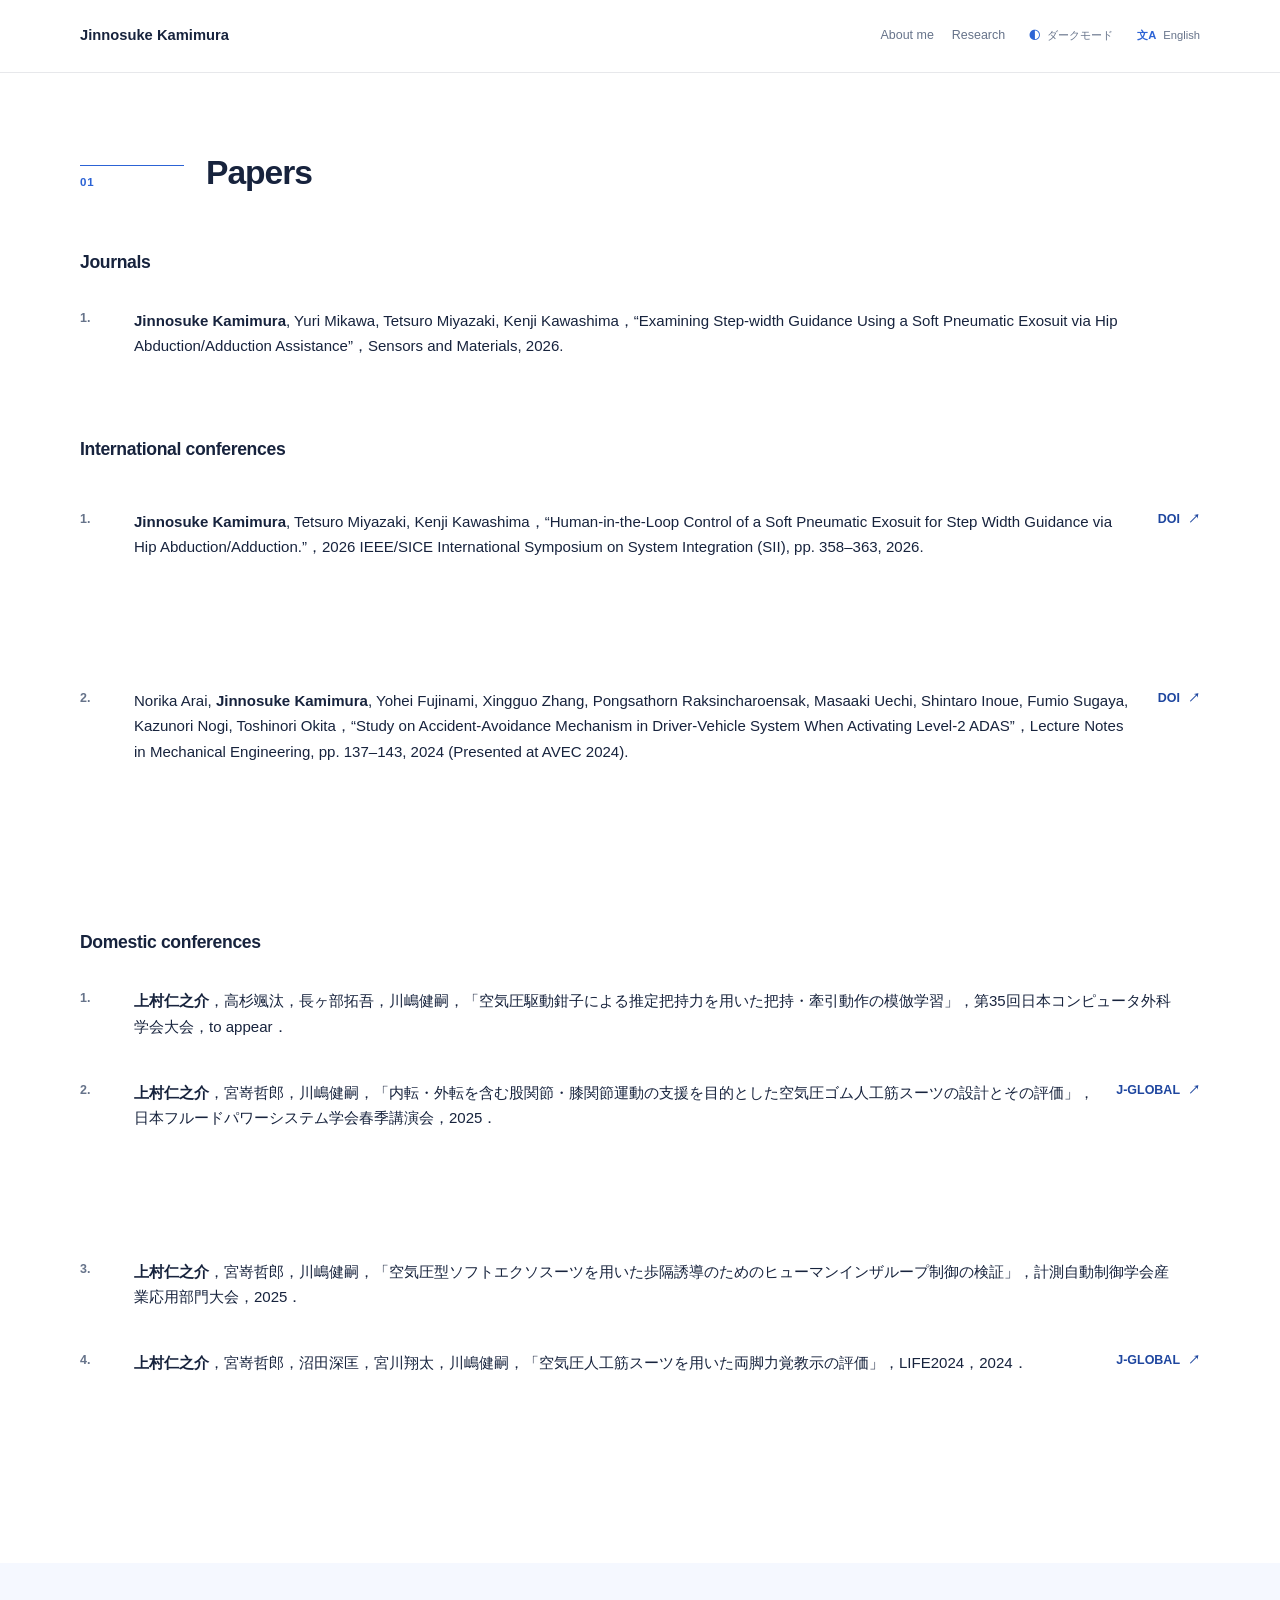
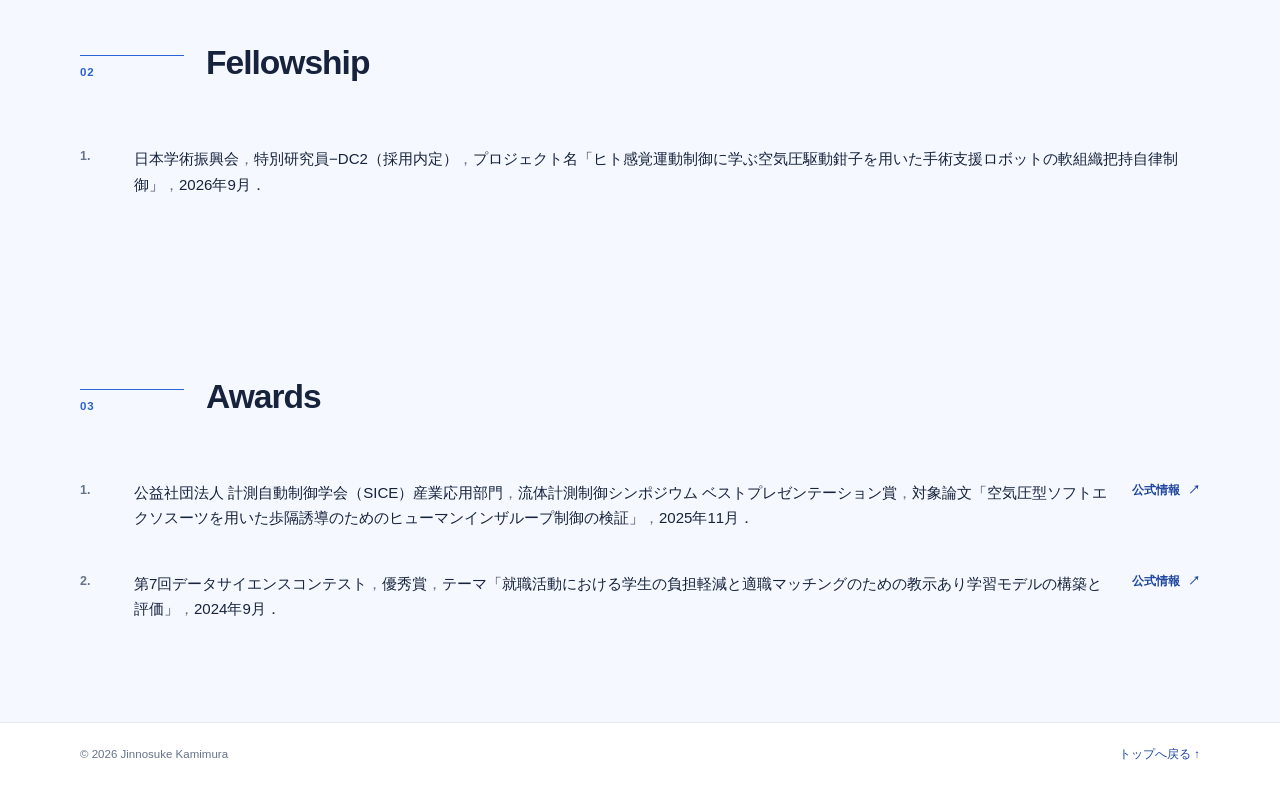
==== papers.html @ 13bfa1ba "Refine About copy" ====
<!doctype html>
<html lang="ja">
  <head>
    <meta charset="utf-8">
    <meta name="viewport" content="width=device-width, initial-scale=1">
    <meta name="color-scheme" content="light dark">
    <meta name="description" content="Jinnosuke Kamimura | Papers and Awards" data-i18n="meta.description" data-i18n-attr="content">
    <title data-i18n="meta.title">Jinnosuke Kamimura | Papers and Awards</title>
    <link rel="stylesheet" href="styles.css?v=about-me-20261005">
  </head>
  <body>
    <a class="skip-link" href="#main-content" data-i18n="skipLink">本文へ移動</a>

    <header class="site-header">
      <div class="site-header__inner container">
        <a class="brand" href="index.html#about" aria-label="Jinnosuke Kamimura のトップへ" data-i18n="brandHome" data-i18n-attr="aria-label">
          <span class="brand__name">Jinnosuke Kamimura</span>
        </a>
        <nav class="site-nav" aria-label="メインナビゲーション" data-i18n="navLabel" data-i18n-attr="aria-label">
          <a href="index.html#about" data-i18n="nav.about">About me</a>
          <a href="papers.html" data-i18n="nav.research">Research</a>
        </nav>
        <button class="theme-toggle" type="button" data-theme-toggle aria-pressed="false" aria-label="ダークテーマに切り替える">
          <span class="theme-toggle__icon" aria-hidden="true">◐</span>
          <span data-theme-label>Dark mode</span>
        </button>
        <button class="language-toggle" type="button" data-language-toggle aria-pressed="false" aria-label="英語に切り替える">
          <span class="language-toggle__icon" aria-hidden="true">文A</span>
          <span data-language-label>English</span>
        </button>
      </div>
    </header>

    <main id="main-content">
      <section id="publications" class="section-shell">
        <div class="container">
          <div class="section-heading">
            <p class="section-number">01</p>
            <div>
              <h2 data-i18n="publications.heading">Papers</h2>
            </div>
          </div>
          <section id="journals" class="publication-group">
            <h3 class="publication-group__heading" data-i18n="publications.journalsHeading">Journals</h3>
            <div class="publication-list" data-journals>
              <p class="empty-state empty-state--line">The journal list will be updated with confirmed information.</p>
            </div>
          </section>

          <section id="international-conferences" class="publication-group">
            <h3 class="publication-group__heading" data-i18n="publications.internationalHeading">International conferences</h3>
            <div class="featured-grid" data-international-conferences>
              <p class="empty-state">Selected research outputs are being prepared.</p>
            </div>
          </section>

          <section id="domestic-conferences" class="publication-group">
            <h3 class="publication-group__heading" data-i18n="publications.domesticHeading">Domestic conferences</h3>
            <div class="publication-list" data-domestic-conferences>
              <p class="empty-state empty-state--line">The domestic conference list will be updated with confirmed information.</p>
            </div>
          </section>

        </div>
      </section>

      <section id="fellowships" class="section-shell section-shell--tinted">
        <div class="container">
          <div class="section-heading">
            <p class="section-number">02</p>
            <div>
              <h2 data-i18n="fellowships.heading">Fellowship</h2>
            </div>
          </div>
          <div class="awards-grid" data-fellowships>
            <p class="empty-state">Fellowship information is being prepared.</p>
          </div>
        </div>
      </section>

      <section id="awards" class="section-shell section-shell--tinted">
        <div class="container">
          <div class="section-heading">
            <p class="section-number">03</p>
            <div>
              <h2 data-i18n="awards.heading">Awards</h2>
            </div>
          </div>
          <div class="awards-grid" data-awards>
            <p class="empty-state">Awards are being prepared.</p>
          </div>
        </div>
      </section>
    </main>

    <footer class="site-footer">
      <div class="container site-footer__inner">
        <p>© <span data-current-year>2026</span> Jinnosuke Kamimura</p>
        <a href="index.html#about"><span data-i18n="footer.backToTop">トップへ戻る</span> <span aria-hidden="true">↑</span></a>
      </div>
    </footer>

    <noscript>
      <div class="noscript-note" data-i18n="noscript">追加情報を表示するには JavaScript を有効にしてください。</div>
    </noscript>
    <script src="content.js?v=about-copy-5-20261005"></script>
    <script src="script.js?v=about-me-20261005"></script>
  </body>
</html>
---- styles.css ----
:root {
  --bg: #ffffff;
  --surface: #ffffff;
  --ink: #17233d;
  --muted: #66738a;
  --line: rgba(23, 35, 61, 0.16);
  --accent: #2c63d5;
  --accent-dark: #1e469f;
  --accent-soft: #dce7ff;
  --dark: #0b1733;
  --header-bg: rgba(255, 255, 255, 0.94);
  --header-border: rgba(23, 35, 61, 0.1);
  --focus: #6e9cf3;
  --font: "Avenir Next", "Hiragino Sans", "Yu Gothic", "Noto Sans JP", sans-serif;
  --serif: var(--font);
  --sans: var(--font);
}

* {
  box-sizing: border-box;
}

html {
  scroll-behavior: smooth;
}

body {
  margin: 0;
  color: var(--ink);
  background: var(--bg);
  font-family: var(--sans);
  font-weight: 400;
  line-height: 1.7;
}

a {
  color: inherit;
}

button,
a {
  -webkit-tap-highlight-color: transparent;
}

.container {
  width: min(1120px, calc(100% - 48px));
  margin-inline: auto;
}

.skip-link {
  position: fixed;
  top: 12px;
  left: 12px;
  z-index: 100;
  padding: 8px 14px;
  color: #fff;
  background: var(--accent-dark);
  border-radius: 8px;
  transform: translateY(-160%);
}

.skip-link:focus {
  transform: translateY(0);
}

.site-header {
  border-bottom: 1px solid var(--header-border);
  background: var(--header-bg);
}

.site-header__inner {
  display: flex;
  align-items: center;
  justify-content: space-between;
  min-height: 72px;
  gap: 24px;
}

.brand {
  flex: 0 0 auto;
  color: var(--ink);
  font-size: 0.92rem;
  font-weight: 700;
  text-decoration: none;
}

.site-nav,
.site-controls {
  display: flex;
  align-items: center;
  gap: 18px;
}

.site-nav {
  margin-left: auto;
}

.site-nav a {
  color: var(--muted);
  font-size: 0.78rem;
  text-decoration: none;
}

.site-nav a:hover,
.site-nav a:focus-visible,
.brand:hover,
.brand:focus-visible {
  color: var(--accent);
}

.theme-toggle,
.language-toggle {
  display: inline-flex;
  align-items: center;
  gap: 7px;
  padding: 5px 0;
  color: var(--muted);
  background: transparent;
  border: 0;
  cursor: pointer;
  font: inherit;
  font-size: 0.7rem;
  white-space: nowrap;
}

.theme-toggle:hover,
.theme-toggle:focus-visible,
.language-toggle:hover,
.language-toggle:focus-visible {
  color: var(--accent);
}

.theme-toggle__icon,
.language-toggle__icon {
  color: var(--accent);
  font-weight: 700;
  line-height: 1;
}

.home-layout {
  display: grid;
  grid-template-columns: minmax(180px, 0.32fr) minmax(0, 1fr);
  gap: clamp(56px, 9vw, 120px);
  align-items: start;
  min-height: calc(100vh - 72px);
  padding-top: clamp(72px, 12vh, 140px);
  padding-bottom: clamp(72px, 12vh, 140px);
}

.home-profile {
  position: sticky;
  top: 40px;
  text-align: center;
}

.profile-photo {
  display: block;
  width: 208px;
  height: auto;
  margin: 0 auto 26px;
  object-fit: contain;
  border-radius: 0;
}

.home-profile h1 {
  margin: 0;
  font-size: clamp(1.55rem, 2.5vw, 2.1rem);
  font-weight: 700;
  letter-spacing: -0.04em;
  line-height: 1.1;
}

.profile-role {
  margin: 14px 0 0;
  font-size: 0.95rem;
  font-weight: 700;
}

.profile-affiliation {
  margin: 4px 0 0;
  color: var(--muted);
  font-size: 0.8rem;
  line-height: 1.55;
}

.profile-lab {
  margin: 12px 0 0;
  font-size: 0.82rem;
  font-weight: 700;
}

.profile-lab a {
  color: var(--accent-dark);
  text-decoration: none;
}

.profile-lab a:hover,
.profile-lab a:focus-visible {
  color: var(--accent);
  text-decoration: underline;
  text-underline-offset: 4px;
}

.profile-email {
  display: flex;
  align-items: center;
  justify-content: center;
  gap: 8px;
  margin: 10px 0 0;
  color: var(--muted);
  font-size: 0.76rem;
  line-height: 1.5;
  overflow-wrap: anywhere;
}

.profile-email__icon {
  flex: 0 0 auto;
  width: 17px;
  height: 17px;
  color: var(--accent);
}

.profile-links {
  display: flex;
  justify-content: center;
  margin-top: 24px;
}

.button,
.text-link,
.inline-link {
  display: inline-flex;
  align-items: center;
  gap: 8px;
  color: var(--accent-dark);
  font-size: 0.78rem;
  font-weight: 700;
  text-decoration: none;
}

.button:hover,
.button:focus-visible,
.text-link:hover,
.text-link:focus-visible,
.inline-link:hover,
.inline-link:focus-visible {
  color: var(--accent);
  text-decoration: underline;
  text-underline-offset: 4px;
}

.home-content {
  max-width: 720px;
}

.home-section {
  padding: 0 0 46px;
}

.home-section + .home-section {
  padding-top: 46px;
  border-top: 1px solid var(--line);
}

.home-section h2,
.section-heading h2 {
  margin: 0;
  font-size: clamp(1.35rem, 2.4vw, 1.75rem);
  font-weight: 700;
  letter-spacing: -0.03em;
  line-height: 1.2;
}

.about-copy,
.section-copy {
  max-width: 680px;
  margin: 18px 0 0;
  color: var(--muted);
  font-size: 1rem;
}

.research-list,
.theme-grid,
.featured-grid,
.awards-grid {
  display: block;
  margin-top: 24px;
}

.theme-card,
.publication-card,
.award-card,
.project-card {
  min-height: 0;
  padding: 20px 0;
  background: transparent;
  border: 0;
  border-radius: 0;
  box-shadow: none;
}

.theme-card:last-child,
.publication-card:last-child,
.award-card:last-child,
.project-card:last-child {
  border-bottom: 0;
}

.theme-card {
  display: grid;
  grid-template-columns: 44px minmax(0, 1fr);
  gap: 18px;
  align-items: baseline;
}

.theme-card__index,
.section-number,
.publication-card__year,
.award-card__year,
.timeline-item__period {
  color: var(--accent);
  font-size: 0.72rem;
  font-weight: 700;
  letter-spacing: 0.08em;
}

.theme-card__index {
  margin: 0;
}

.theme-card__title,
.award-card__title,
.timeline-item__body h3 {
  margin: 0;
  font-size: 1rem;
  font-weight: 700;
  line-height: 1.4;
}

.theme-card__description,
.award-card__subtitle,
.award-card__issuer,
.award-card__detail,
.timeline-item__body p {
  margin: 6px 0 0;
  color: var(--muted);
  font-size: 0.86rem;
  font-weight: 400;
  line-height: 1.55;
}

.timeline {
  margin-top: 24px;
  border-top: 1px solid var(--line);
}

.timeline-item {
  display: grid;
  grid-template-columns: 104px minmax(0, 1fr);
  gap: 22px;
  padding: 20px 0;
  border-bottom: 0;
}

.timeline-item__period {
  padding-top: 3px;
}

.timeline-item__body p {
  margin-top: 4px;
}

.timeline-item__detail {
  color: var(--accent) !important;
}

.empty-state {
  margin: 0;
  padding: 20px 0;
  color: var(--muted);
  border-top: 1px solid var(--line);
  border-bottom: 1px solid var(--line);
  font-size: 0.86rem;
}

.empty-state--line {
  background: transparent;
}

/* The papers page uses the same text-first row layout as the home page. */
.section-shell {
  padding: 80px 0;
}

.section-shell--tinted {
  background: color-mix(in srgb, var(--accent-soft) 28%, var(--bg));
}

.section-heading {
  display: grid;
  grid-template-columns: 104px minmax(0, 1fr);
  gap: 22px;
  align-items: start;
  margin-bottom: 32px;
}

.section-heading .section-number {
  padding-top: 7px;
  border-top: 1px solid currentColor;
}

.section-heading h2 {
  font-size: clamp(1.55rem, 3vw, 2.1rem);
}

.section-heading h2 + p {
  max-width: 620px;
  margin: 12px 0 0;
  color: var(--muted);
  font-size: 0.9rem;
}

.publication-group {
  margin-top: 44px;
}

.publication-group + .publication-group {
  margin-top: 56px;
}

.publication-group__heading {
  margin: 0 0 10px;
  color: var(--ink);
  font-size: 1.1rem;
  font-weight: 700;
  letter-spacing: -0.02em;
}

.publication-list,
.featured-grid {
  counter-reset: publication;
}

.awards-grid {
  counter-reset: recognition;
}

.publication-card,
.award-card,
.project-card {
  display: grid;
  grid-template-columns: 32px minmax(0, 1fr) max-content;
  gap: 22px;
  align-items: start;
}

.publication-card {
  counter-increment: publication;
}

.publication-card::before {
  grid-column: 1;
  grid-row: 1;
  display: block;
  color: var(--muted);
  content: counter(publication) ".";
  font-size: 0.78rem;
  font-weight: 700;
}

.publication-card__reference {
  grid-column: 2;
  margin: 0;
  color: var(--ink);
  font-size: 0.94rem;
  line-height: 1.7;
}

.publication-card__authors,
.publication-card__title,
.publication-card__citation {
  display: inline;
}

.publication-card__title {
  color: var(--ink);
  font-weight: 400;
}

.publication-card__citation {
  color: var(--ink);
}

.publication-card__authors strong {
  color: var(--ink);
  font-weight: 700;
}

.award-card {
  counter-increment: recognition;
}

.award-card::before {
  grid-column: 1;
  grid-row: 1;
  display: block;
  color: var(--muted);
  content: counter(recognition) ".";
  font-size: 0.78rem;
  font-weight: 700;
}

.award-reference {
  grid-column: 2;
  margin: 0;
  color: var(--muted);
  font-size: 0.94rem;
  line-height: 1.7;
}

.award-reference__issuer,
.award-reference__title {
  color: var(--ink);
}

.award-reference__issuer {
  font-weight: 400;
}

.award-reference__detail,
.award-reference__label,
.award-reference__year {
  color: var(--ink);
}

.card-links {
  display: flex;
  flex-wrap: wrap;
  grid-column: 3;
  grid-row: 1 / span 5;
  gap: 14px;
  justify-content: flex-end;
}

.award-card > .text-link {
  grid-column: 3;
  grid-row: 1;
  justify-self: end;
}

.project-card__type {
  grid-column: 1;
  color: var(--accent);
  font-size: 0.72rem;
  font-weight: 700;
}

.project-card__title,
.project-card__summary {
  grid-column: 2;
}

.project-card > .text-link {
  grid-column: 3;
  justify-self: end;
}

.site-footer {
  color: var(--muted);
  border-top: 1px solid var(--header-border);
}

.site-footer__inner {
  display: flex;
  justify-content: space-between;
  gap: 20px;
  padding: 22px 0 28px;
  font-size: 0.72rem;
}

.site-footer p {
  margin: 0;
}

.site-footer a {
  color: var(--accent-dark);
  text-decoration: none;
}

.noscript-note {
  padding: 12px 20px;
  color: #fff;
  background: var(--accent-dark);
  text-align: center;
  font-size: 0.78rem;
}

:focus-visible {
  outline: 3px solid var(--focus);
  outline-offset: 4px;
}

:root[data-theme="dark"] {
  --bg: #0a1226;
  --surface: #101c35;
  --ink: #edf3ff;
  --muted: #a8b6d0;
  --line: rgba(220, 230, 255, 0.16);
  --accent: #75a2f3;
  --accent-dark: #9dbfff;
  --accent-soft: #1e3157;
  --dark: #071225;
  --header-bg: rgba(10, 18, 38, 0.94);
  --header-border: rgba(220, 230, 255, 0.1);
  --focus: #a9c6ff;
}

@media (prefers-color-scheme: dark) {
  :root:not([data-theme="light"]) {
    --bg: #0a1226;
    --surface: #101c35;
    --ink: #edf3ff;
    --muted: #a8b6d0;
    --line: rgba(220, 230, 255, 0.16);
    --accent: #75a2f3;
    --accent-dark: #9dbfff;
    --accent-soft: #1e3157;
    --dark: #071225;
    --header-bg: rgba(10, 18, 38, 0.94);
    --header-border: rgba(220, 230, 255, 0.1);
    --focus: #a9c6ff;
  }
}

@media (max-width: 900px) {
  .site-header__inner {
    flex-wrap: wrap;
    padding: 16px 0;
  }

  .site-nav {
    order: 3;
    width: 100%;
    justify-content: flex-start;
  }

  .home-layout {
    gap: 56px;
  }
}

@media (max-width: 640px) {
  .container {
    width: min(100% - 32px, 1120px);
  }

  .site-controls {
    gap: 12px;
  }

  .home-layout {
    grid-template-columns: 1fr;
    gap: 56px;
    min-height: 0;
    padding-top: 64px;
    padding-bottom: 72px;
  }

  .home-profile {
    position: static;
    text-align: left;
  }

  .profile-photo {
    margin-left: 0;
  }

  .profile-links {
    justify-content: flex-start;
  }

  .home-section {
    padding-bottom: 36px;
  }

  .home-section + .home-section {
    padding-top: 36px;
  }

  .timeline-item,
  .section-heading,
  .project-card {
    grid-template-columns: 74px minmax(0, 1fr);
    gap: 14px;
  }

  .award-card {
    grid-template-columns: 24px minmax(0, 1fr);
    gap: 12px;
  }

  .publication-card {
    grid-template-columns: 24px minmax(0, 1fr);
    gap: 12px;
  }

  .section-heading {
    margin-bottom: 24px;
  }

  .card-links,
  .award-card > .text-link,
  .project-card > .text-link {
    grid-column: 2;
    grid-row: auto;
    justify-content: flex-start;
    justify-self: start;
    margin-top: 12px;
  }

  .site-footer__inner {
    align-items: flex-start;
    flex-direction: column;
  }
}

@media (prefers-reduced-motion: reduce) {
  html {
    scroll-behavior: auto;
  }
}
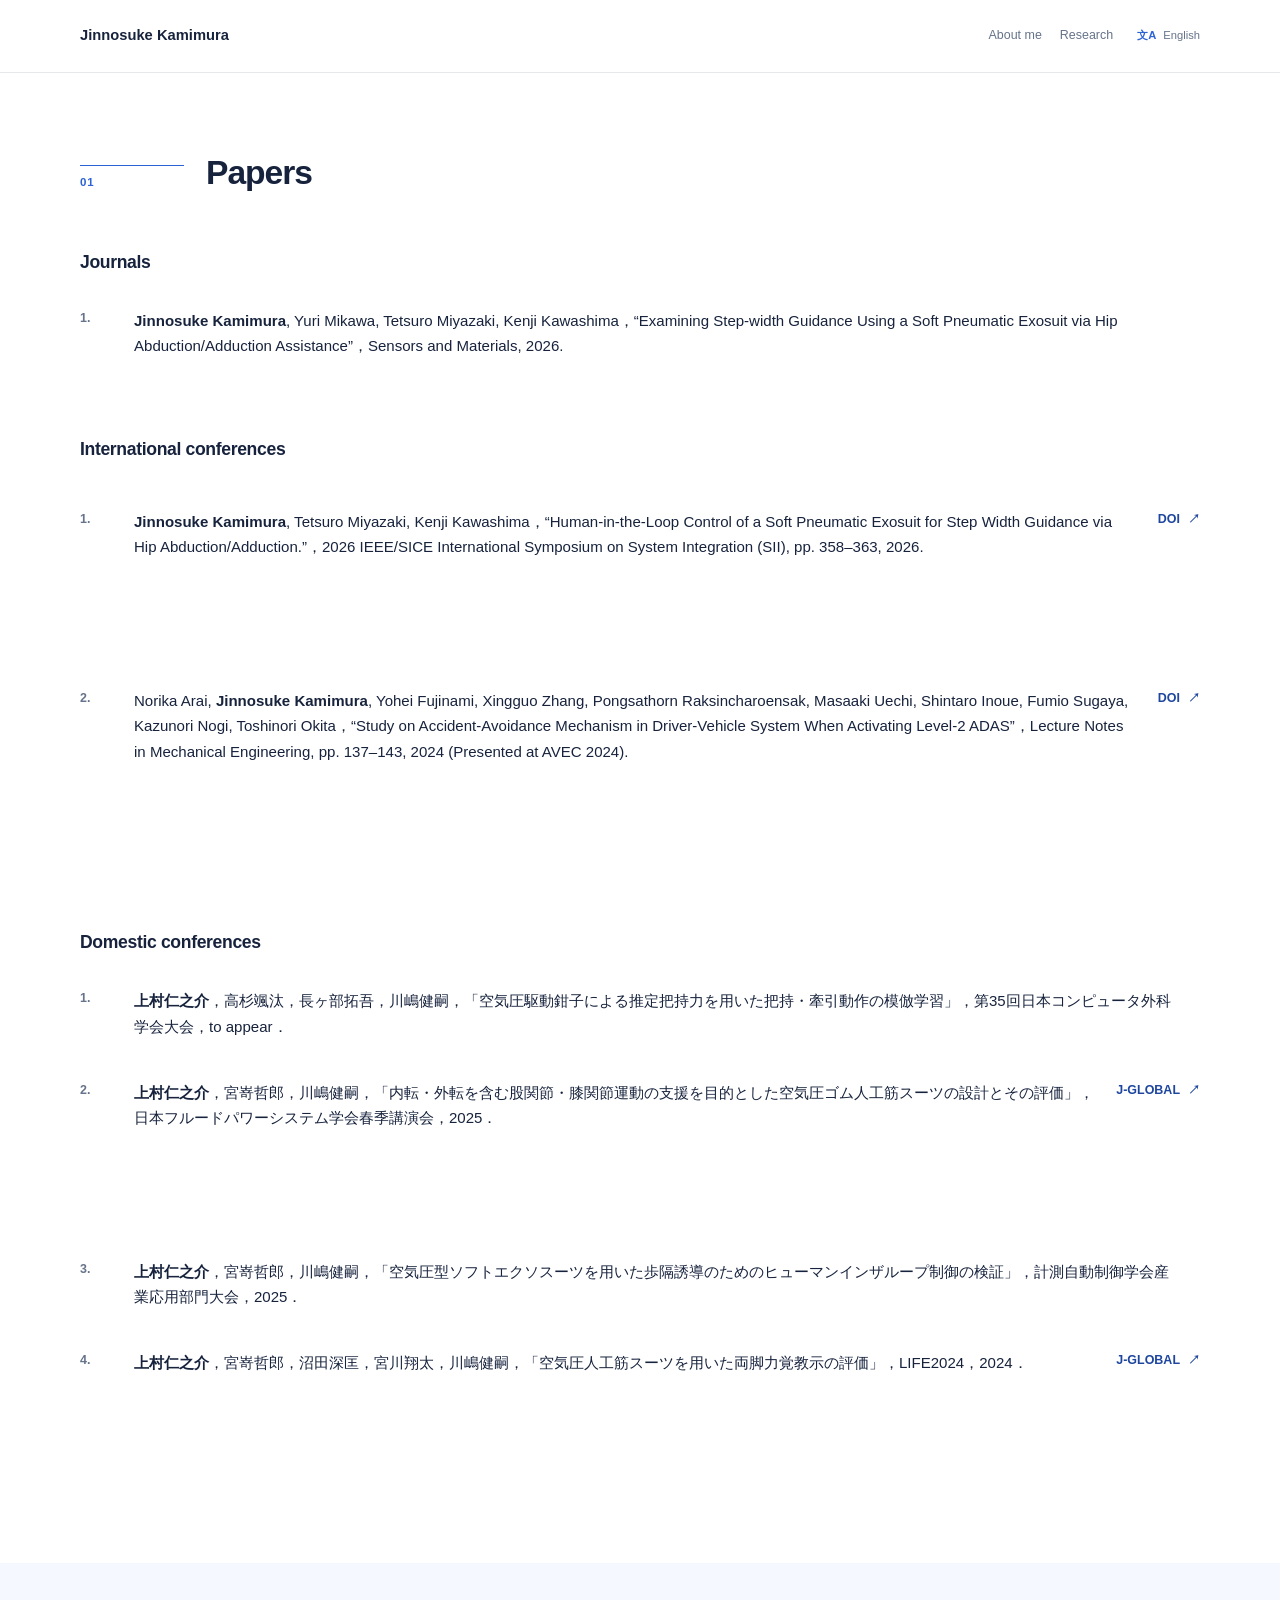
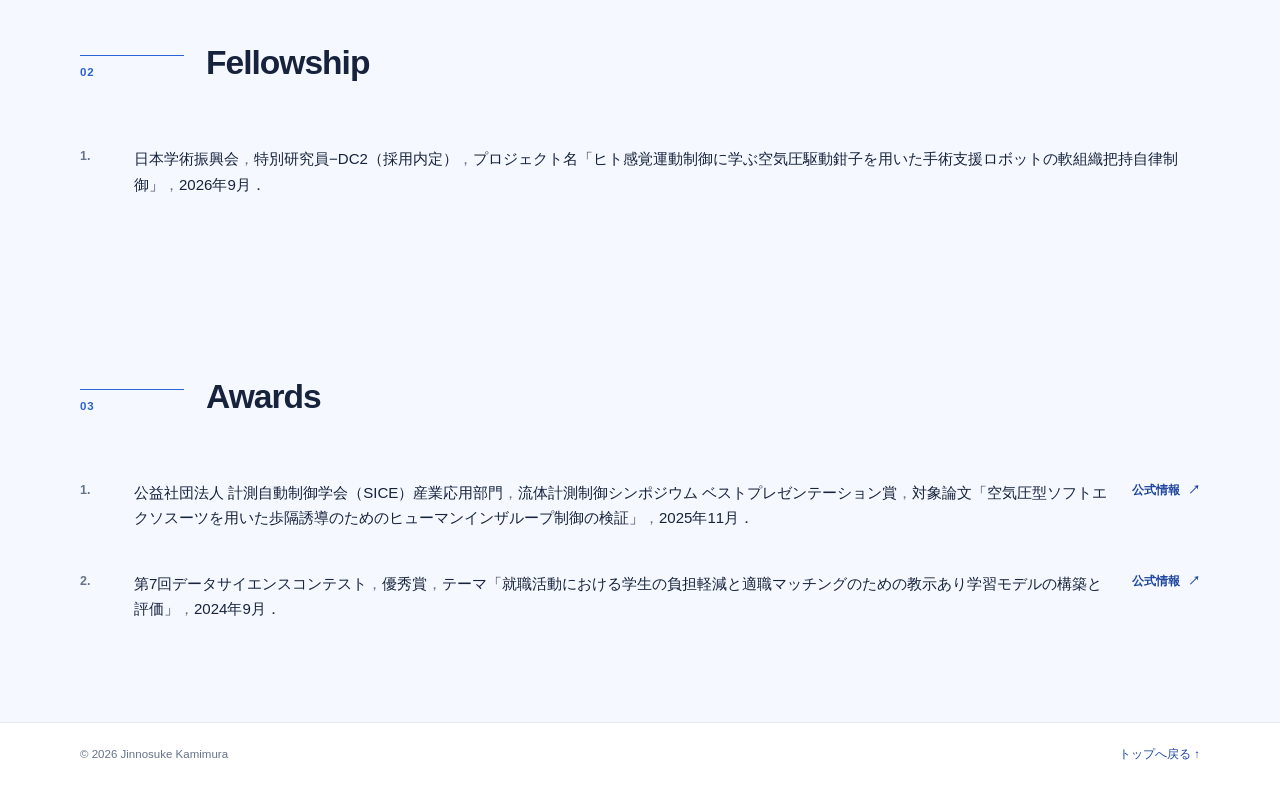
==== commit ec71ddd0: "Follow device color scheme automatically" ====
--- a/papers.html
+++ b/papers.html
@@ -20,10 +20,6 @@
           <a href="index.html#about" data-i18n="nav.about">About me</a>
           <a href="papers.html" data-i18n="nav.research">Research</a>
         </nav>
-        <button class="theme-toggle" type="button" data-theme-toggle aria-pressed="false" aria-label="ダークテーマに切り替える">
-          <span class="theme-toggle__icon" aria-hidden="true">◐</span>
-          <span data-theme-label>Dark mode</span>
-        </button>
         <button class="language-toggle" type="button" data-language-toggle aria-pressed="false" aria-label="英語に切り替える">
           <span class="language-toggle__icon" aria-hidden="true">文A</span>
           <span data-language-label>English</span>
--- a/styles.css
+++ b/styles.css
@@ -108,7 +108,6 @@
   color: var(--accent);
 }
 
-.theme-toggle,
 .language-toggle {
   display: inline-flex;
   align-items: center;
@@ -123,14 +122,11 @@
   white-space: nowrap;
 }
 
-.theme-toggle:hover,
-.theme-toggle:focus-visible,
 .language-toggle:hover,
 .language-toggle:focus-visible {
   color: var(--accent);
 }
 
-.theme-toggle__icon,
 .language-toggle__icon {
   color: var(--accent);
   font-weight: 700;
@@ -600,23 +596,8 @@
   outline-offset: 4px;
 }
 
-:root[data-theme="dark"] {
-  --bg: #0a1226;
-  --surface: #101c35;
-  --ink: #edf3ff;
-  --muted: #a8b6d0;
-  --line: rgba(220, 230, 255, 0.16);
-  --accent: #75a2f3;
-  --accent-dark: #9dbfff;
-  --accent-soft: #1e3157;
-  --dark: #071225;
-  --header-bg: rgba(10, 18, 38, 0.94);
-  --header-border: rgba(220, 230, 255, 0.1);
-  --focus: #a9c6ff;
-}
-
 @media (prefers-color-scheme: dark) {
-  :root:not([data-theme="light"]) {
+  :root {
     --bg: #0a1226;
     --surface: #101c35;
     --ink: #edf3ff;
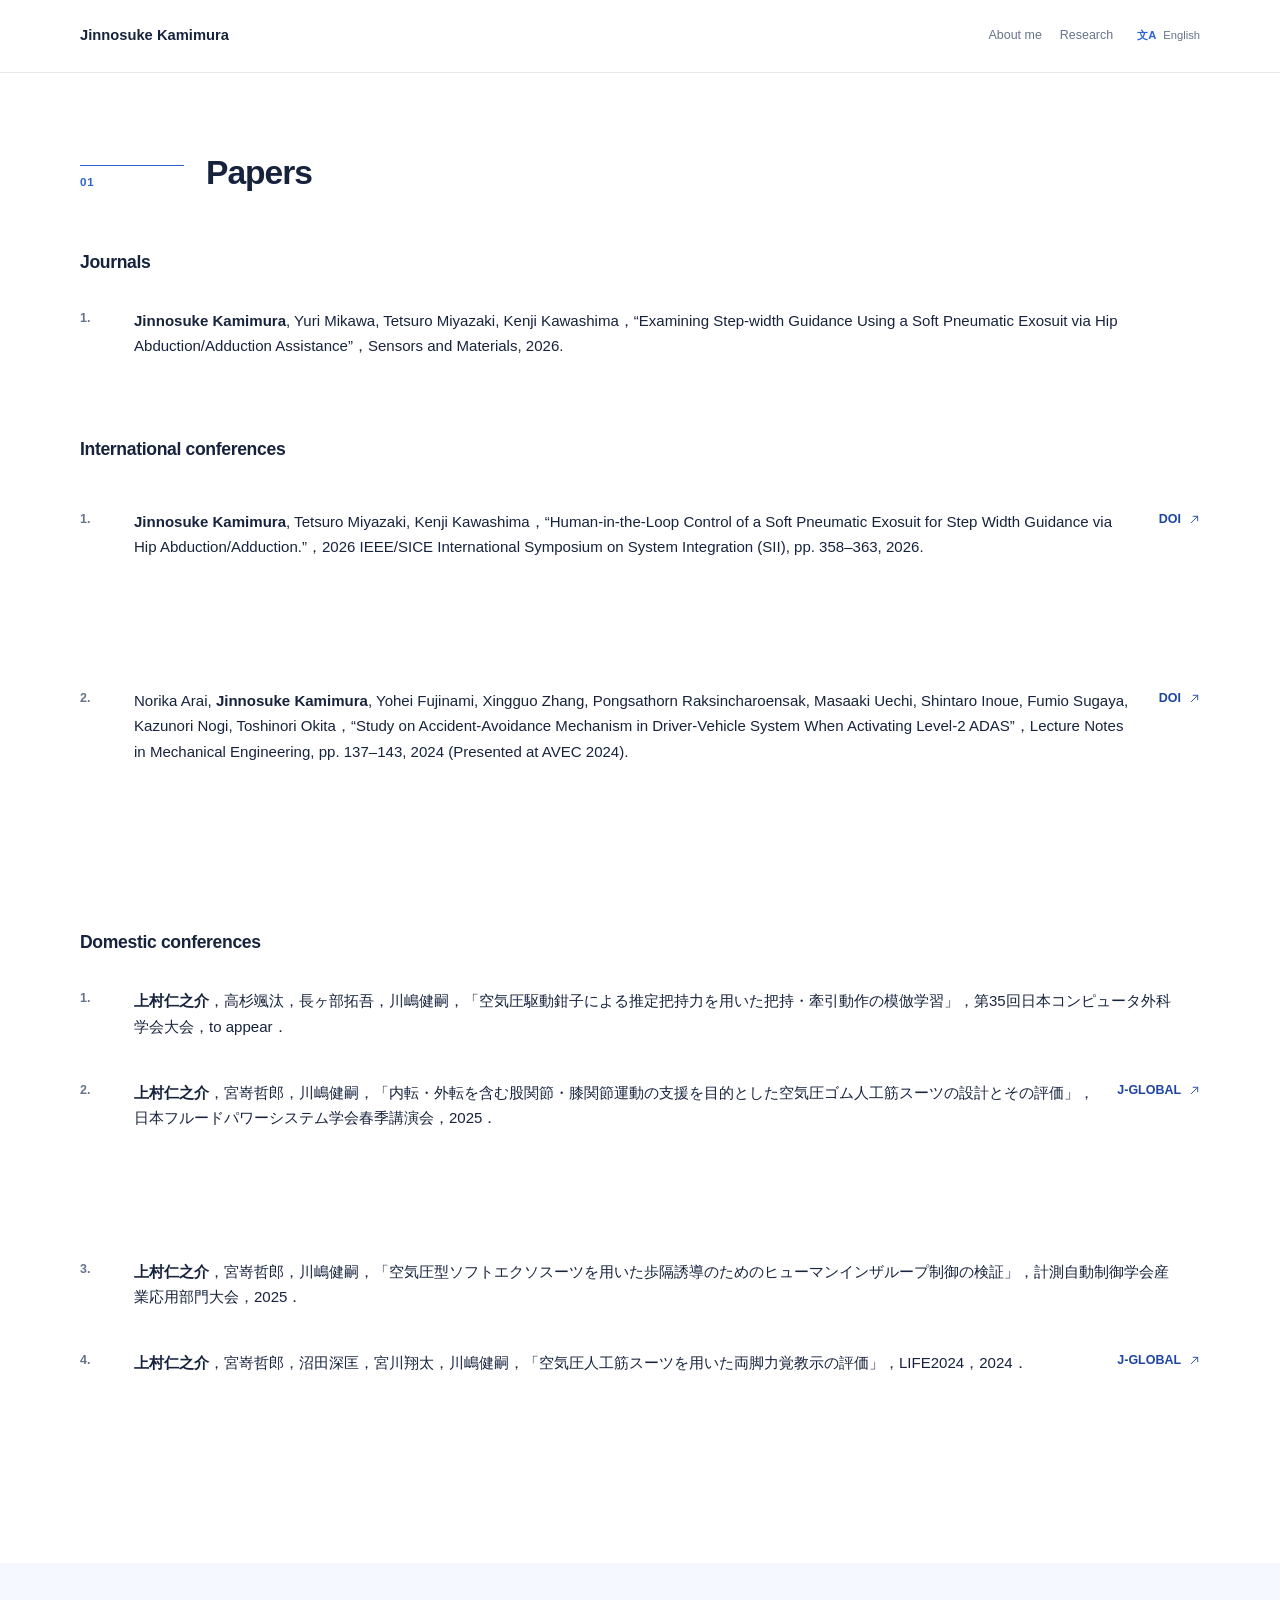
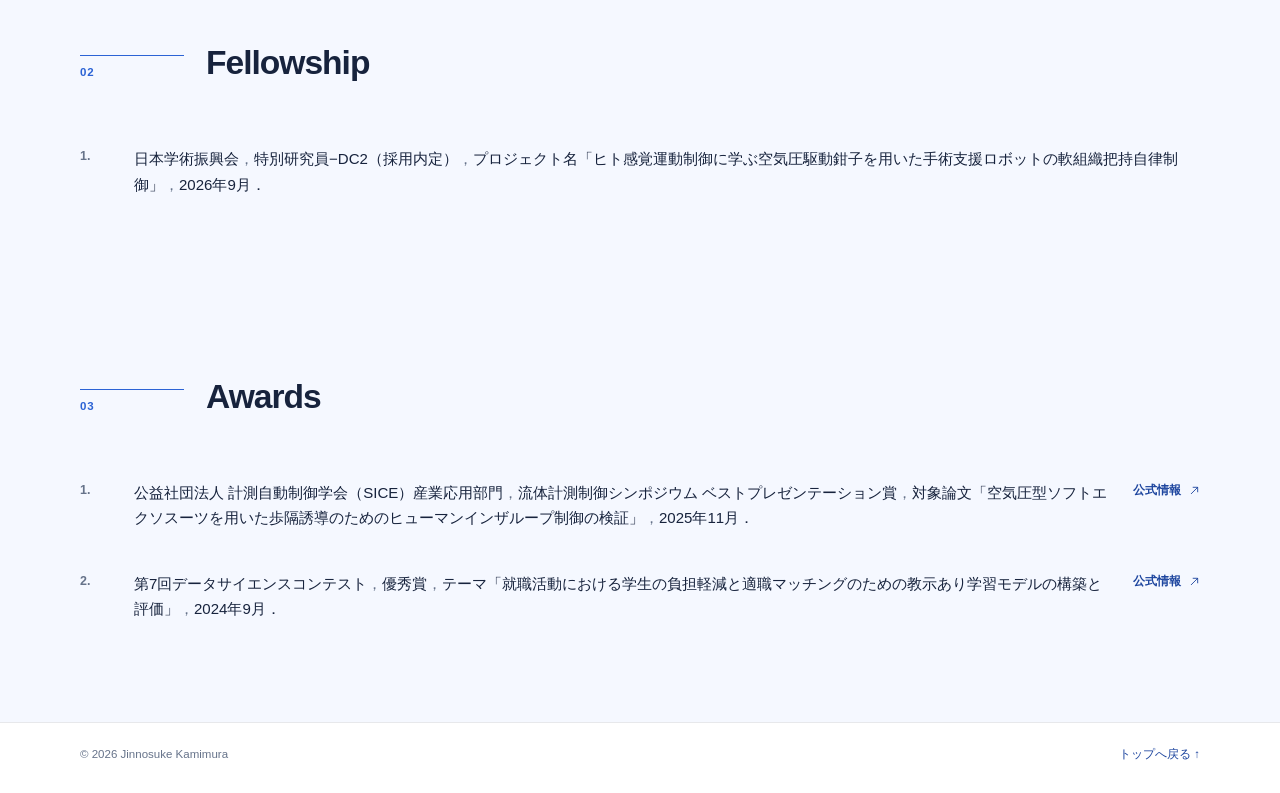
==== commit af5fd361: "Bust cached site assets" ====
--- a/papers.html
+++ b/papers.html
@@ -6,7 +6,7 @@
     <meta name="color-scheme" content="light dark">
     <meta name="description" content="Jinnosuke Kamimura | Papers and Awards" data-i18n="meta.description" data-i18n-attr="content">
     <title data-i18n="meta.title">Jinnosuke Kamimura | Papers and Awards</title>
-    <link rel="stylesheet" href="styles.css?v=about-me-20261005">
+    <link rel="stylesheet" href="styles.css?v=external-link-icon-20261005">
   </head>
   <body>
     <a class="skip-link" href="#main-content" data-i18n="skipLink">本文へ移動</a>
@@ -100,6 +100,6 @@
       <div class="noscript-note" data-i18n="noscript">追加情報を表示するには JavaScript を有効にしてください。</div>
     </noscript>
     <script src="content.js?v=about-copy-5-20261005"></script>
-    <script src="script.js?v=about-me-20261005"></script>
+    <script src="script.js?v=external-link-icon-20261005"></script>
   </body>
 </html>
--- a/styles.css
+++ b/styles.css
@@ -245,6 +245,13 @@
   text-underline-offset: 4px;
 }
 
+.link-arrow {
+  display: inline-block;
+  width: 0.88em;
+  height: 0.88em;
+  flex: 0 0 0.88em;
+}
+
 .home-content {
   max-width: 720px;
 }
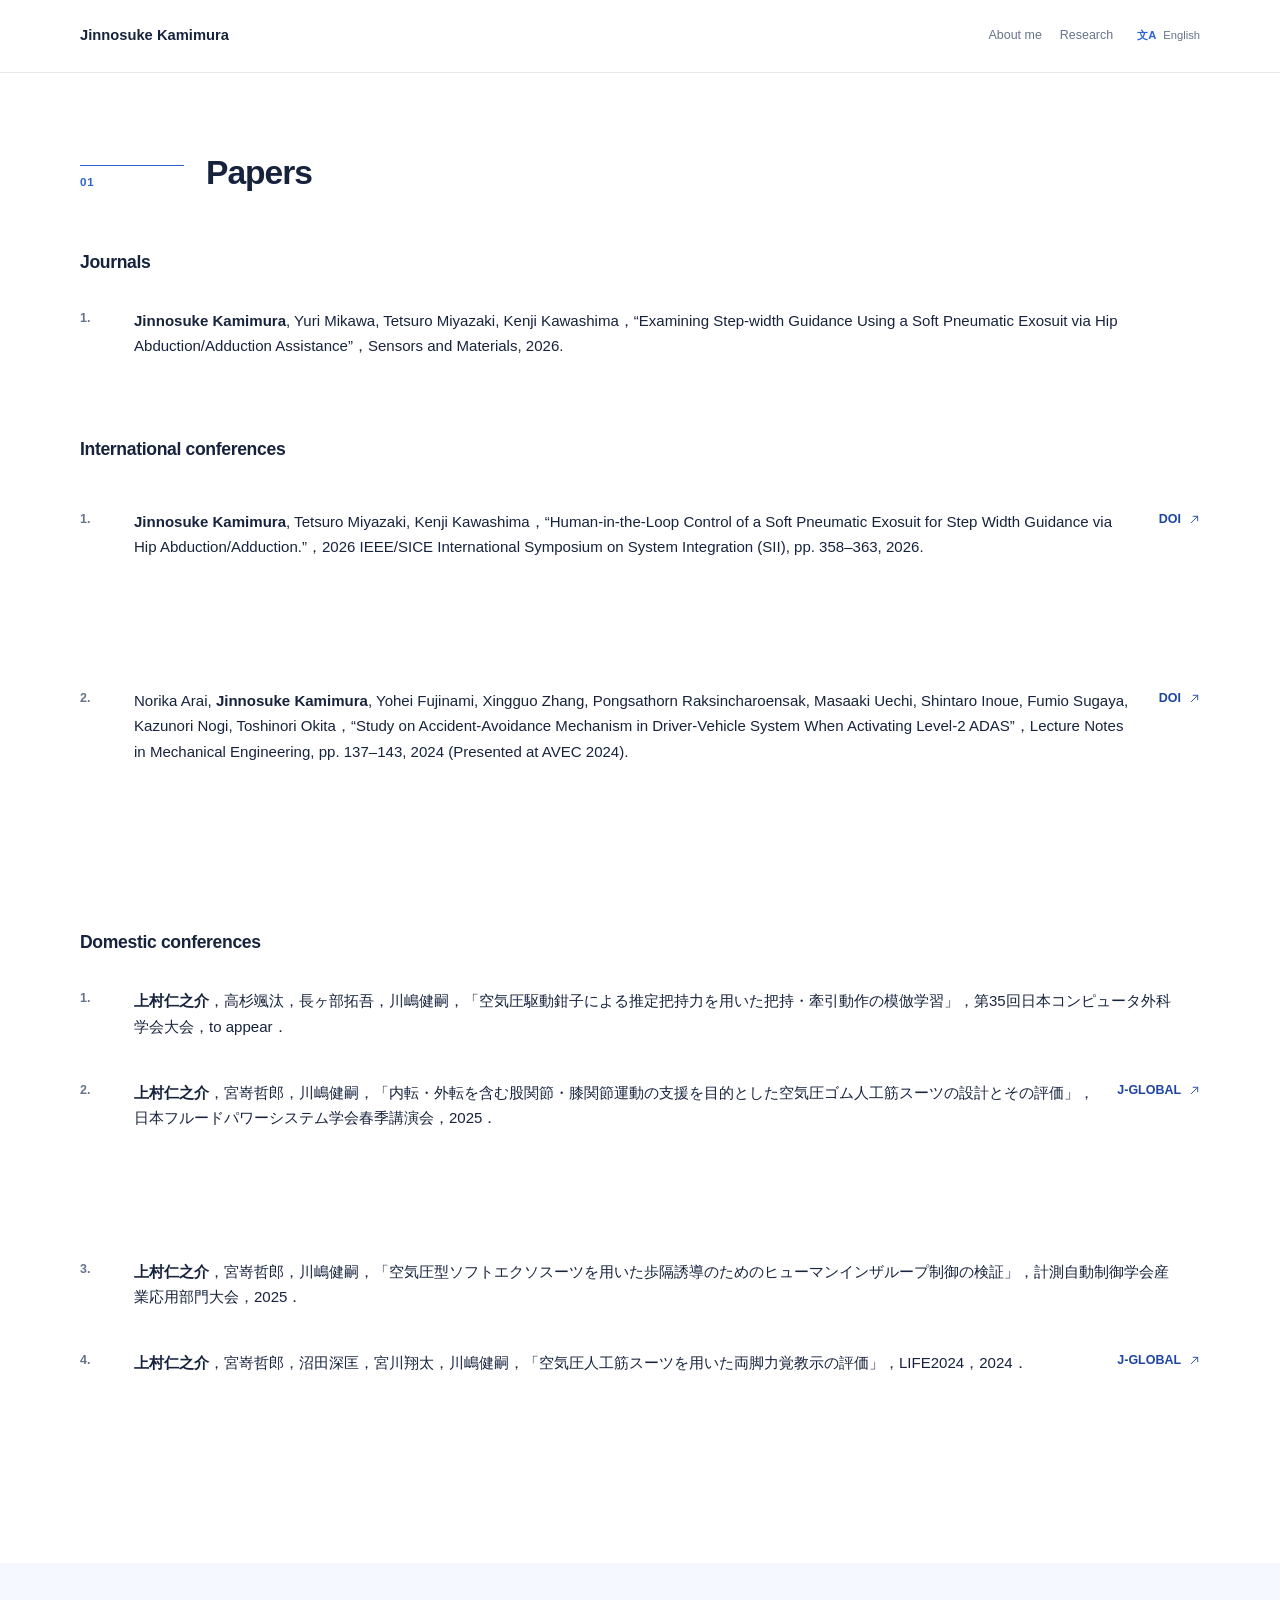
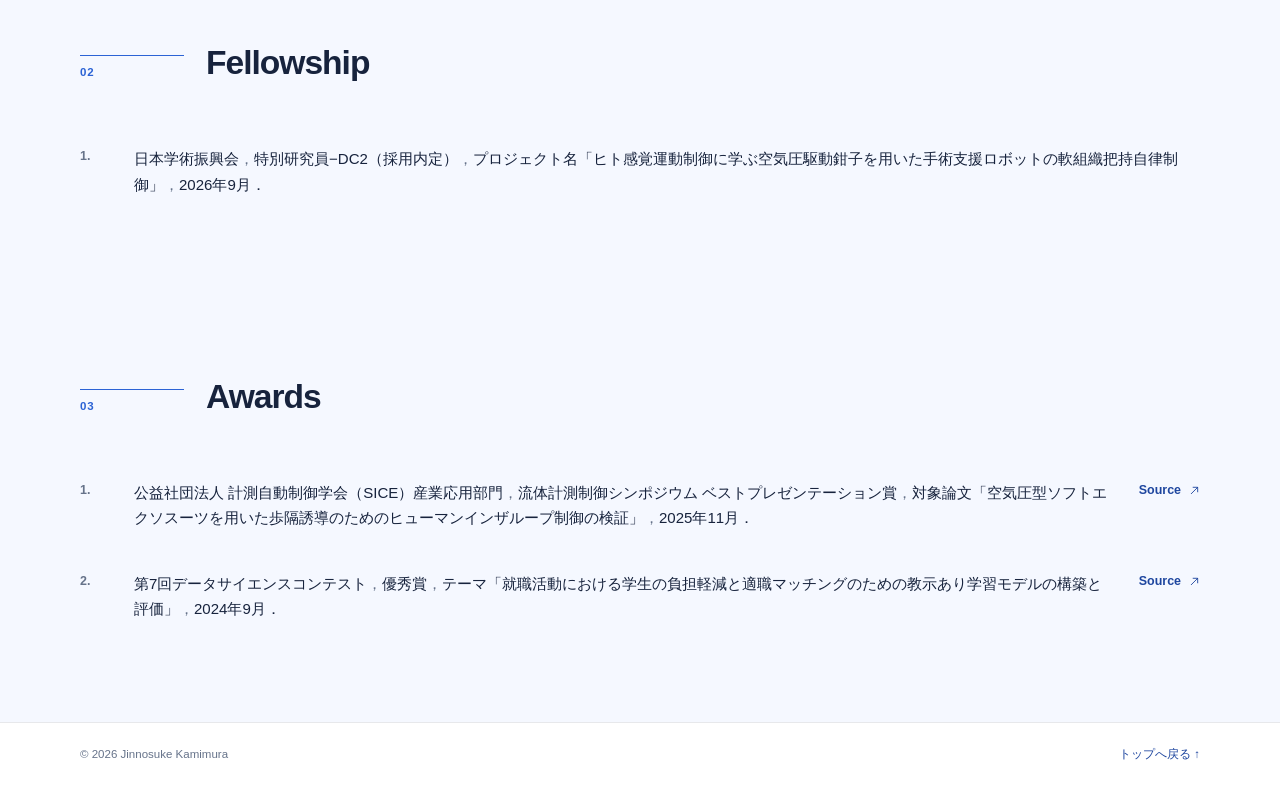
==== commit 5f864cac: "Use Source label and disable phone detection" ====
--- a/papers.html
+++ b/papers.html
@@ -4,6 +4,7 @@
     <meta charset="utf-8">
     <meta name="viewport" content="width=device-width, initial-scale=1">
     <meta name="color-scheme" content="light dark">
+    <meta name="format-detection" content="telephone=no">
     <meta name="description" content="Jinnosuke Kamimura | Papers and Awards" data-i18n="meta.description" data-i18n-attr="content">
     <title data-i18n="meta.title">Jinnosuke Kamimura | Papers and Awards</title>
     <link rel="stylesheet" href="styles.css?v=external-link-icon-20261005">
@@ -99,7 +100,7 @@
     <noscript>
       <div class="noscript-note" data-i18n="noscript">追加情報を表示するには JavaScript を有効にしてください。</div>
     </noscript>
-    <script src="content.js?v=about-copy-5-20261005"></script>
+    <script src="content.js?v=source-label-20261005"></script>
     <script src="script.js?v=external-link-icon-20261005"></script>
   </body>
 </html>
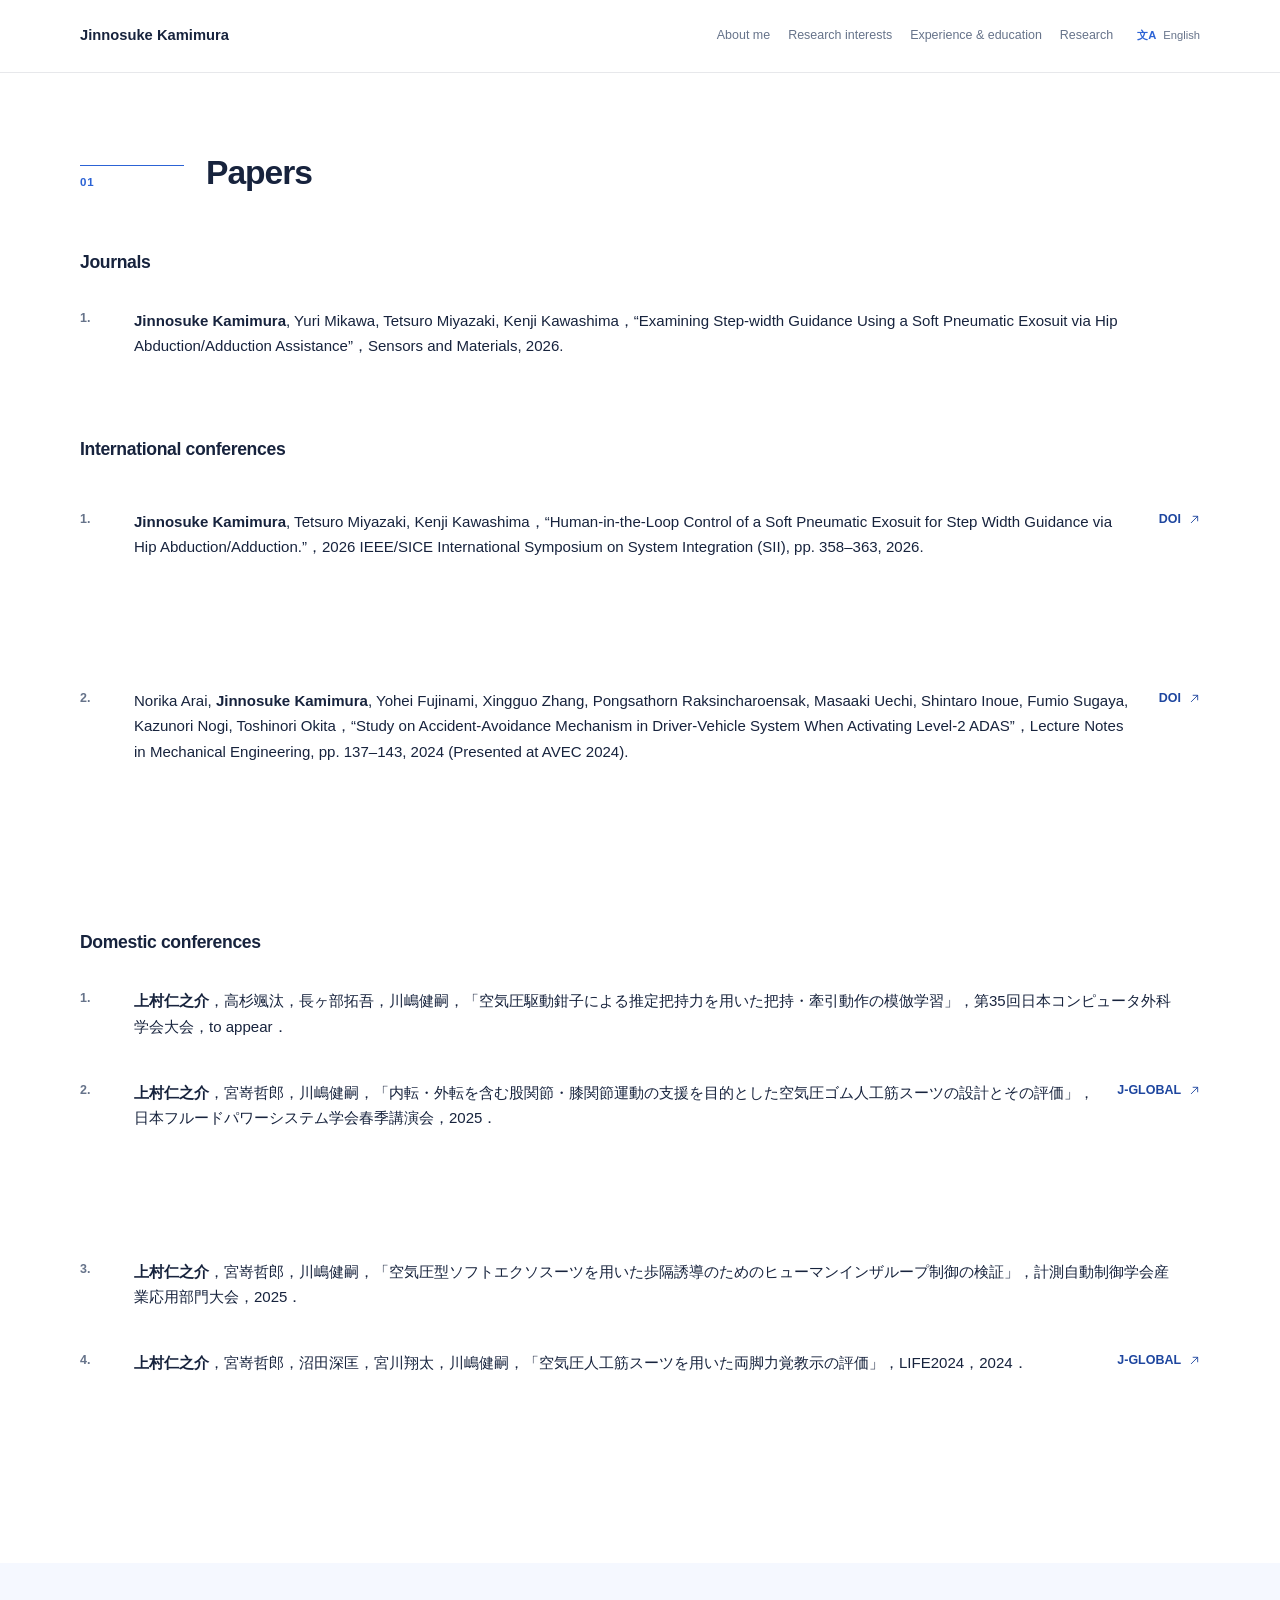
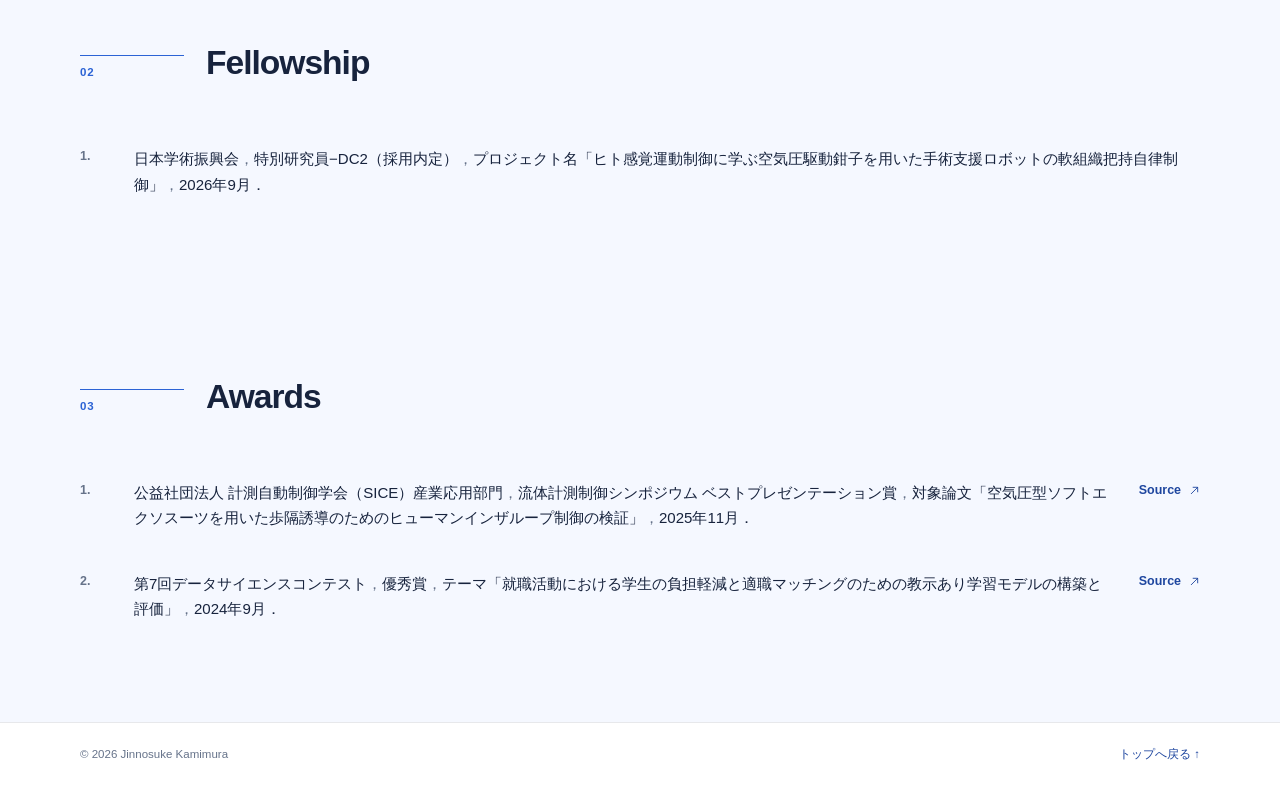
==== commit c72095aa: "Align homepage navigation with sections" ====
--- a/papers.html
+++ b/papers.html
@@ -19,6 +19,8 @@
         </a>
         <nav class="site-nav" aria-label="メインナビゲーション" data-i18n="navLabel" data-i18n-attr="aria-label">
           <a href="index.html#about" data-i18n="nav.about">About me</a>
+          <a href="index.html#research" data-i18n="nav.researchInterests">Research interests</a>
+          <a href="index.html#experience" data-i18n="nav.experience">Experience &amp; education</a>
           <a href="papers.html" data-i18n="nav.research">Research</a>
         </nav>
         <button class="language-toggle" type="button" data-language-toggle aria-pressed="false" aria-label="英語に切り替える">
@@ -100,7 +102,7 @@
     <noscript>
       <div class="noscript-note" data-i18n="noscript">追加情報を表示するには JavaScript を有効にしてください。</div>
     </noscript>
-    <script src="content.js?v=source-label-20261005"></script>
+    <script src="content.js?v=nav-sequence-20261025"></script>
     <script src="script.js?v=external-link-icon-20261005"></script>
   </body>
 </html>
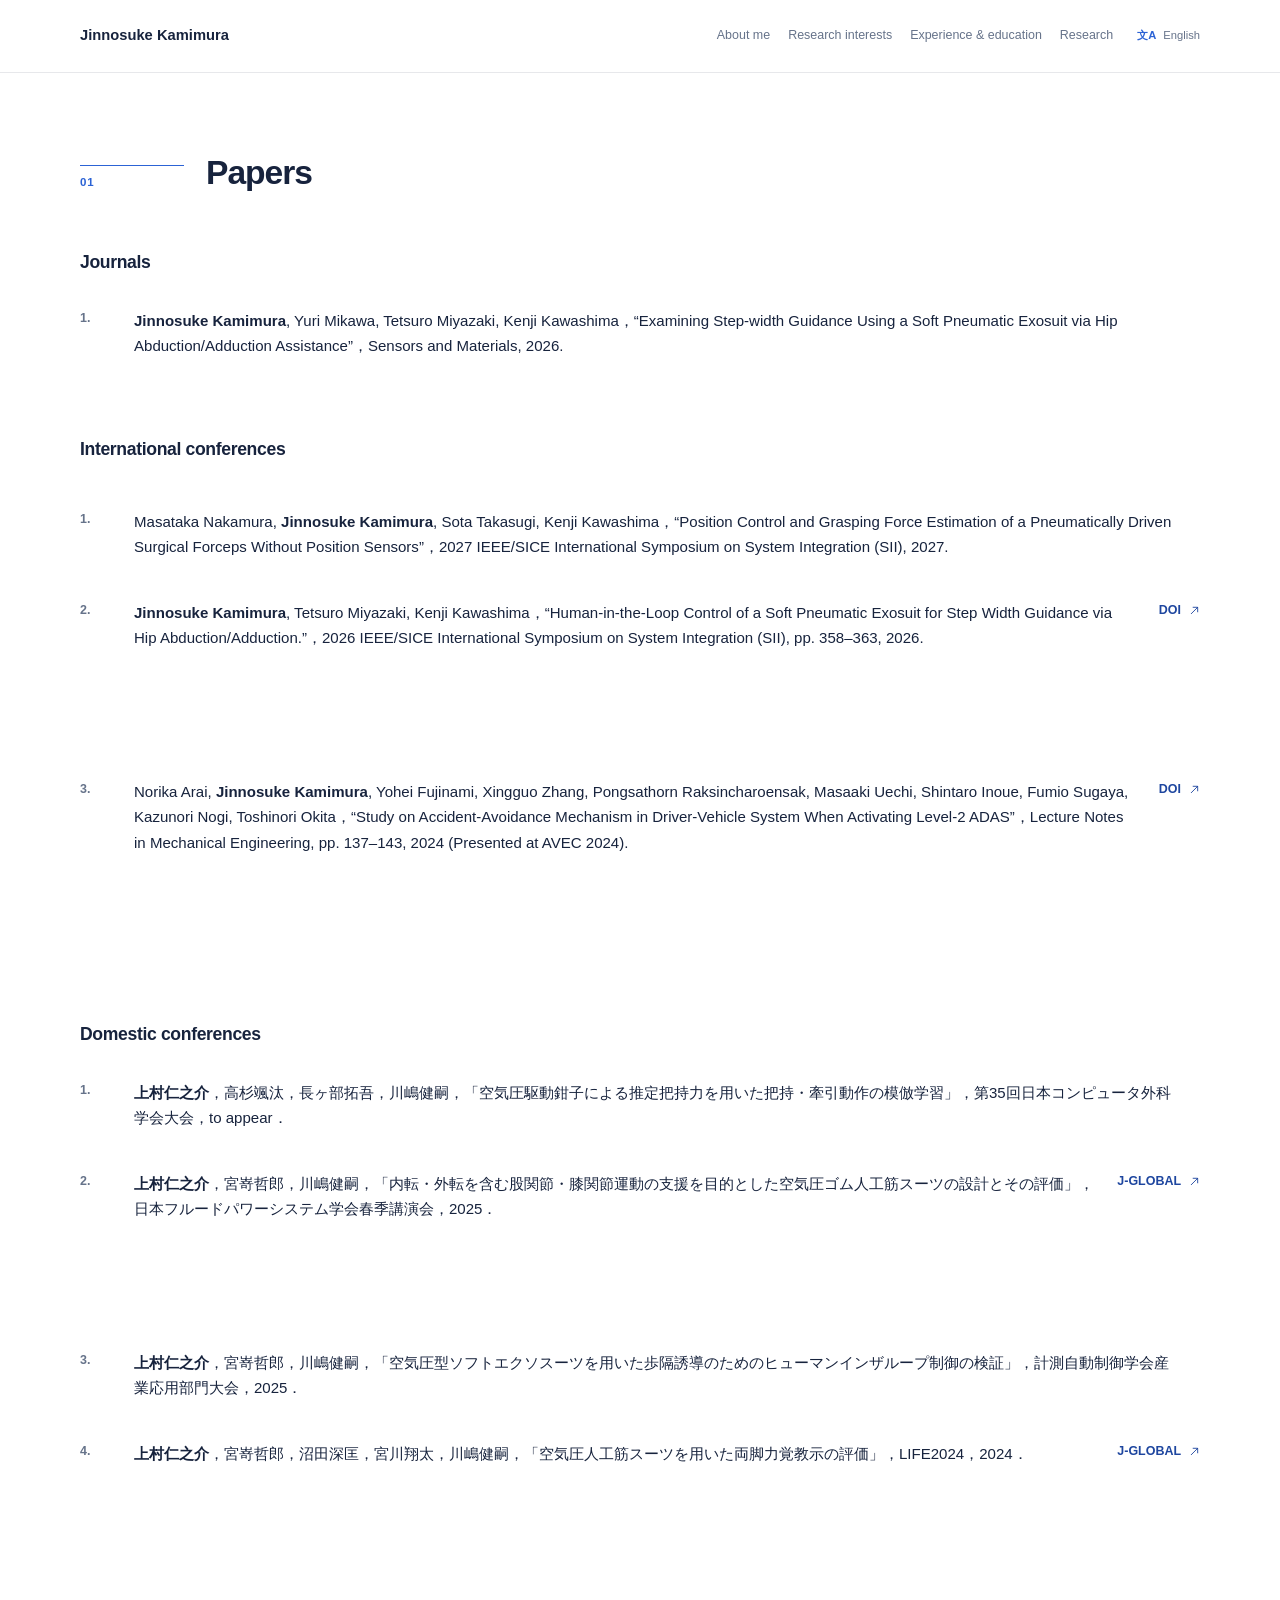
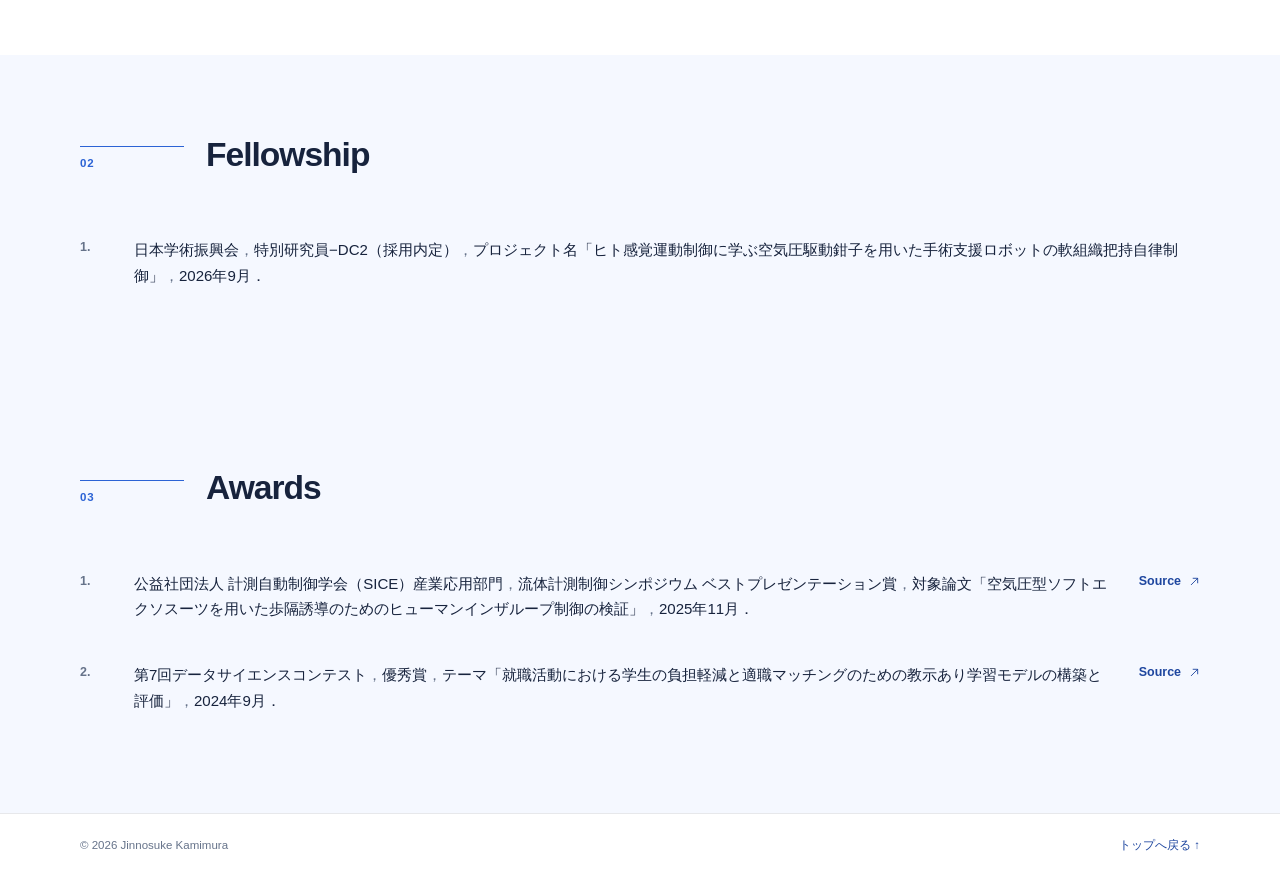
==== commit ffb32be6: "Refresh publication content cache key" ====
--- a/papers.html
+++ b/papers.html
@@ -19,9 +19,9 @@
         </a>
         <nav class="site-nav" aria-label="メインナビゲーション" data-i18n="navLabel" data-i18n-attr="aria-label">
           <a href="index.html#about" data-i18n="nav.about">About me</a>
-          <a href="index.html#research" data-i18n="nav.researchInterests">Research interests</a>
+          <a href="index.html#research-interests" data-i18n="nav.researchInterests">Research interests</a>
           <a href="index.html#experience" data-i18n="nav.experience">Experience &amp; education</a>
-          <a href="papers.html" data-i18n="nav.research">Research</a>
+          <a href="index.html#research" data-i18n="nav.research">Research</a>
         </nav>
         <button class="language-toggle" type="button" data-language-toggle aria-pressed="false" aria-label="英語に切り替える">
           <span class="language-toggle__icon" aria-hidden="true">文A</span>
@@ -102,7 +102,7 @@
     <noscript>
       <div class="noscript-note" data-i18n="noscript">追加情報を表示するには JavaScript を有効にしてください。</div>
     </noscript>
-    <script src="content.js?v=nav-sequence-20261025"></script>
+    <script src="content.js?v=sii-paper-20261031"></script>
     <script src="script.js?v=external-link-icon-20261005"></script>
   </body>
 </html>
--- a/styles.css
+++ b/styles.css
@@ -354,7 +354,6 @@
 
 .timeline {
   margin-top: 24px;
-  border-top: 1px solid var(--line);
 }
 
 .timeline-item {
